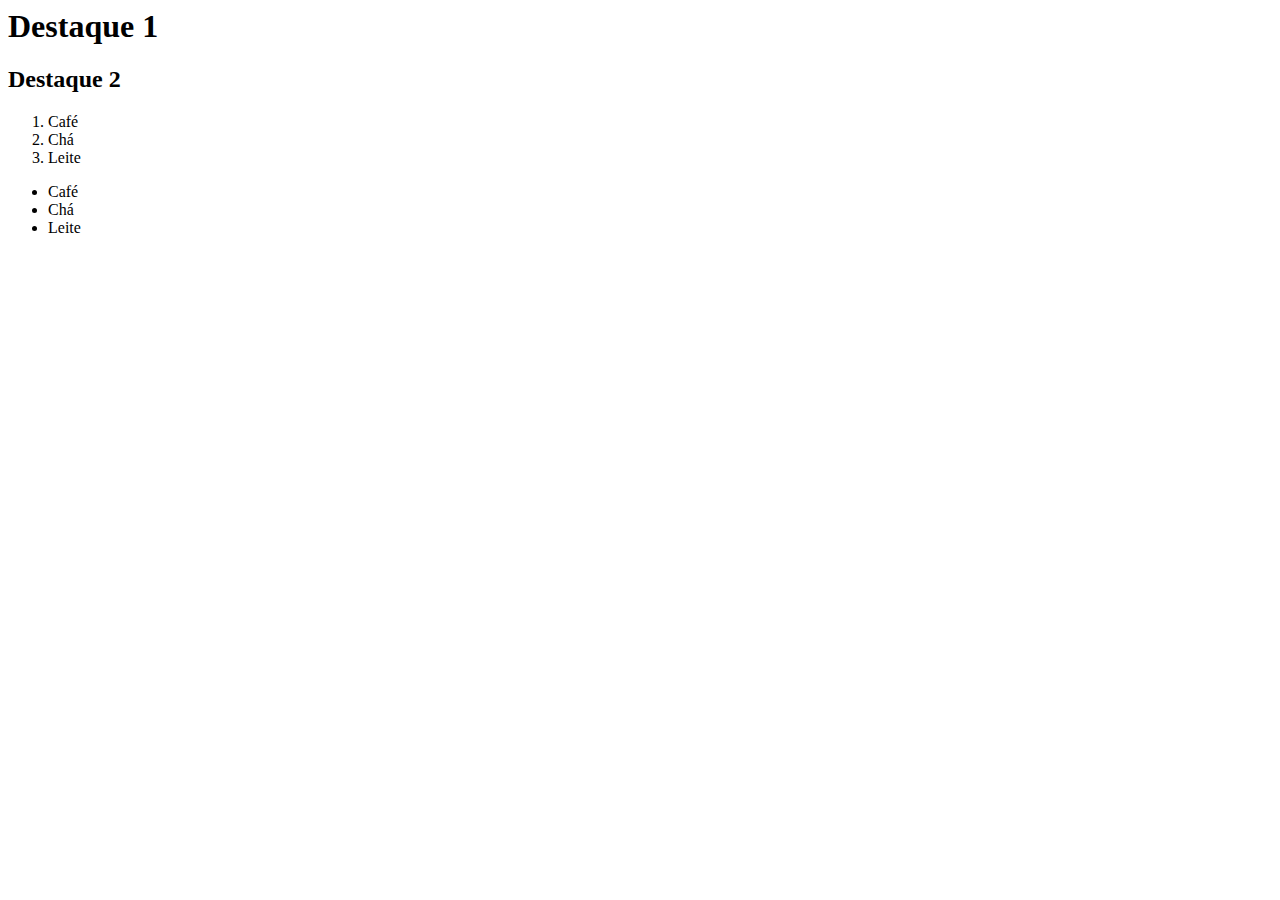
==== index.html @ 30188704 "feature: add index.html" ====
<html>
    <head>
        <title>
            Currículo devweek!
        </title>
    </head>
    <body>
        <h1>Destaque 1</h1>
        <h2>Destaque 2</h2>
    </body>
    <ol>
        <li>Café</li>
        <li>Chá</li>
        <li>Leite</li>
    </ol>
    <ul>
        <li>Café</li>
        <li>Chá</li>
        <li>Leite</li>
    </ul>
</html>
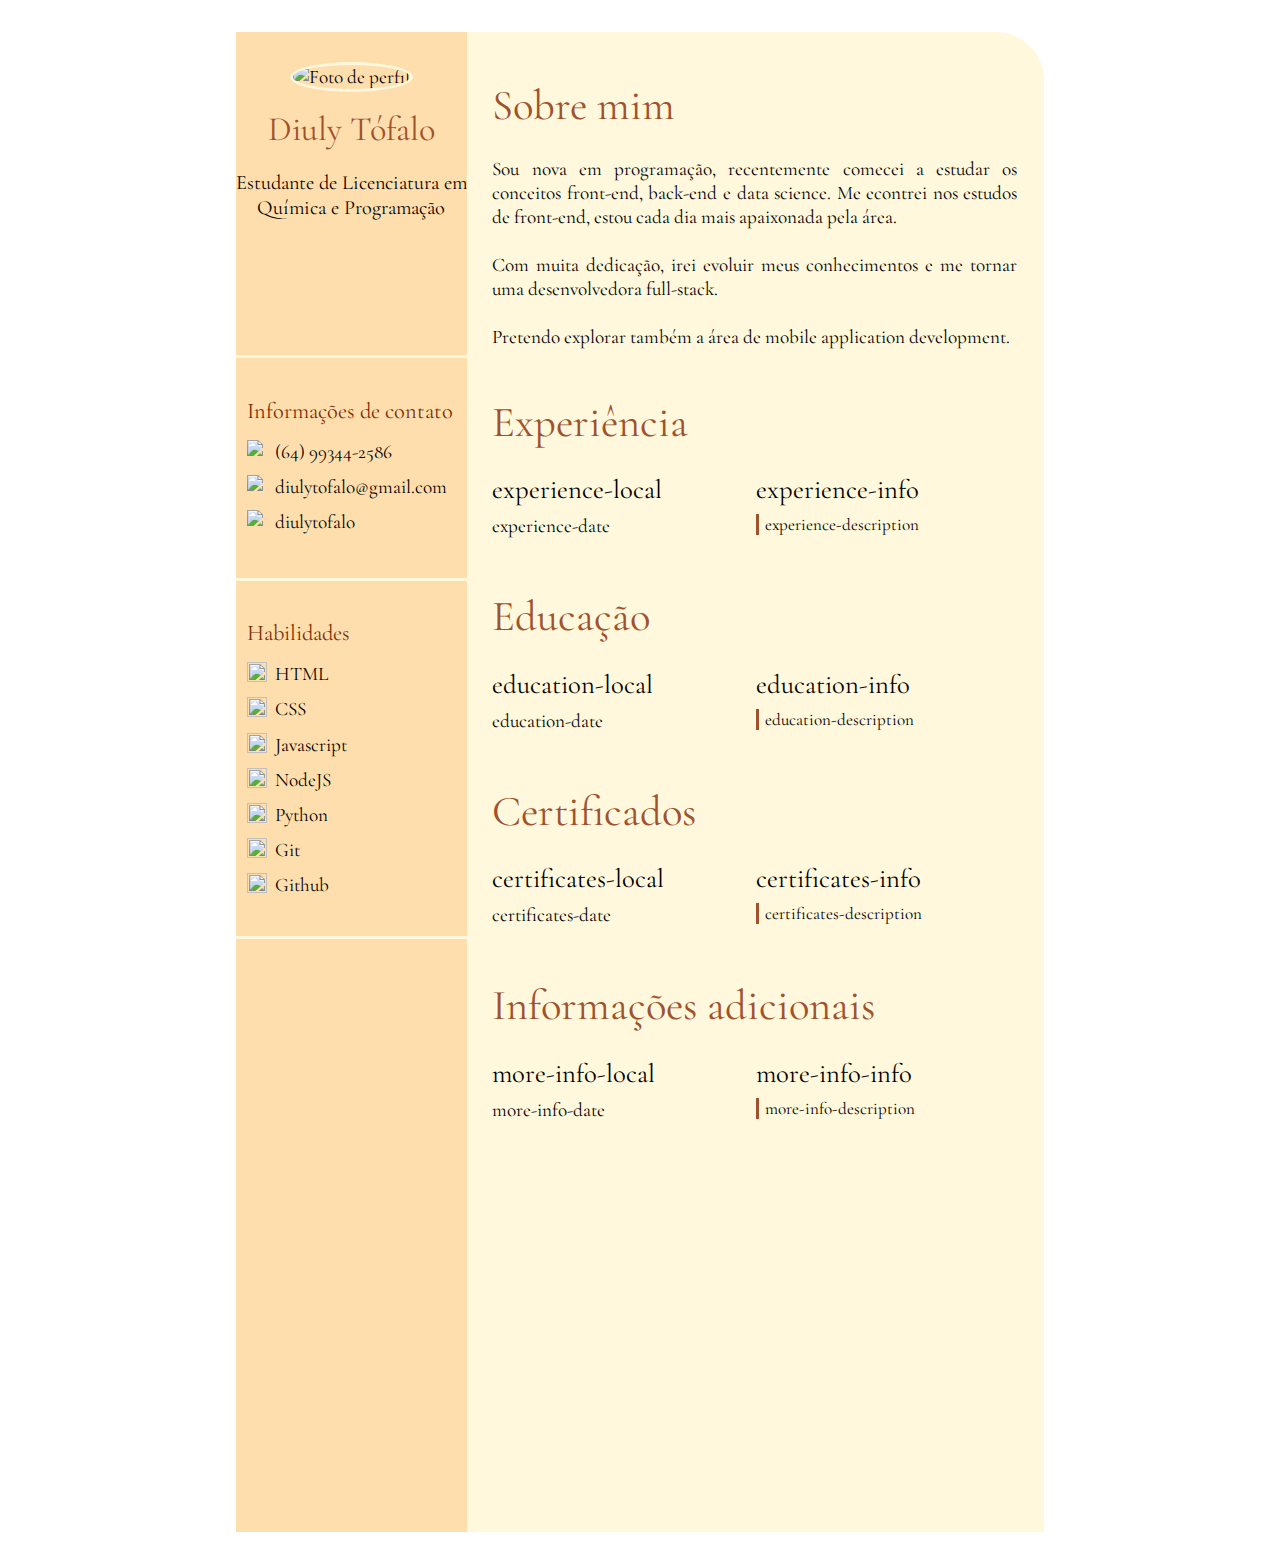
==== commit 9224e5cd: "Add files via upload" ====
--- a/index.html
+++ b/index.html
@@ -1,21 +1,296 @@
-<html>
-    <head>
-        <title>
-            Currículo devweek!
-        </title>
-    </head>
-    <body>
-        <h1>Destaque 1</h1>
-        <h2>Destaque 2</h2>
-    </body>
-    <ol>
-        <li>Café</li>
-        <li>Chá</li>
-        <li>Leite</li>
-    </ol>
-    <ul>
-        <li>Café</li>
-        <li>Chá</li>
-        <li>Leite</li>
-    </ul>
+<!DOCTYPE html>
+
+<html lang="pt-br">
+
+  <head>
+      
+    <meta charset="UTF-8">
+    <link rel="shortcut icon" href="DT.ico" type="image/x-icon">
+    <title>Currículo Devweek</title>
+    <link rel="preconnect" href="https://fonts.googleapis.com">
+    <link rel="preconnect" href="https://fonts.gstatic.com" crossorigin>
+   
+    <link rel="stylesheet" href="style.css">
+
+  </head>
+
+  <body>
+      
+    <main id="rose-theme" class="resume">
+    
+      <link href="https://fonts.googleapis.com/css2?family=Cormorant+Garamond:ital,wght@0,500;0,600;1,500&display=swap"
+      rel="stylesheet">
+
+      <section class="left-section">
+              
+        <div class="profile">
+                  
+          <img class="profile-picture" 
+          src="https://github.com/diulytofalo.png" 
+          alt="Foto de perfil" >
+                  
+          <p class="name">
+            Diuly Tófalo
+          </p>
+                  
+          <p class="profession">
+            Estudante de Licenciatura em Química e Programação
+          </p>
+
+        </div>
+                  
+        <div class="contact-info-box">
+
+          <div class="contact-info">
+                        
+            <p class="contact-info-title">
+              Informações de contato
+            </p>
+                        
+            <ul>
+
+              <li class="contact-info-text"> <img class="icon" src="icons8-whatsapp.svg" alt="ícone do whatsapp">
+              <a href="https://wa.me/5564993442586">
+                (64) 99344-2586
+              </a>
+              </li>
+
+              <li class="contact-info-text"> <img class="icon" src="icons8-gmail.svg" alt="ícone do g-mail">
+              <a href="mailto:diulytofalo@gmail.com">
+                diulytofalo@gmail.com
+              </a> 
+              </li>
+              
+              <li class="contact-info-text"> <img class="icon" src="icons8-github.svg" alt="ícone do github">
+              <a href="https://github.com/diulytofalo">
+                diulytofalo
+              </a> 
+              </li>
+
+            </ul>
+                    
+          </div>
+
+        </div>
+        
+        <div class="skills-box">
+
+          <div class="skills">
+                        
+            <p class="skills-title"> 
+              Habilidades
+            </p>
+                        
+            <ul>
+
+              <li class="skills-text"> <img class="icon" src="icons8-html-5.svg">
+              HTML 
+              </li>
+
+              <li class="skills-text"> <img class="icon" src="icons8-css3.svg">
+              CSS 
+              </li>
+
+              <li class="skills-text"> <img class="icon" src="icons8-javascript.svg">
+              Javascript 
+              </li>
+
+              <li class="skills-text"> <img class="icon" src="icons8-node-js.svg">
+              NodeJS 
+              </li>
+
+              <li class="skills-text"> <img class="icon" src="icons8-python.svg">
+              Python 
+              </li>
+
+              <li class="skills-text"> <img class="icon" src="icons8-git.svg">
+              Git 
+              </li>
+
+              <li class="skills-text"> <img class="icon" src="icons8-github.svg">
+              Github 
+              </li>
+
+            </ul>
+                    
+          </div>
+
+        </div>
+          
+      </section>
+          
+      <section class="right-section">
+
+        <div class="about-me">
+
+          <p class="about-me-title">
+            Sobre mim
+          </p>
+
+          <p class="about-me-text">
+            Sou nova em programação, recentemente comecei a estudar os conceitos front-end, back-end e data science. Me econtrei nos estudos de front-end, estou cada dia mais apaixonada pela área. <br> <br>
+            Com muita dedicação, irei evoluir meus conhecimentos e me tornar uma desenvolvedora full-stack. <br> <br>
+            Pretendo explorar também a área de mobile application development.
+          </p>
+
+        </div>
+        
+        <div class="experience">
+
+          <p class="experience-title"> 
+            Experiência
+          </p>
+
+          <div class="experience-columns">
+            
+            <div class="experience-rignt-column">
+
+              <p class="experience-local">
+                experience-local
+              </p>
+
+              <p class="experience-date">
+                experience-date
+              </p>
+
+            </div>
+
+            <div class="expericence-left-column">
+
+              <p class="experience-info">
+                experience-info
+              </p>
+
+              <div class="experience-description-box">
+                <p class="experience-description-text">
+                  experience-description
+                </p>                
+              </div>
+
+            </div>
+
+          </div>
+
+        </div>
+
+        <div class="education">
+    
+          <p class="education-title"> 
+            Educação
+          </p>
+
+          <div class="education-columns">
+
+            <div class="education-right-column">
+              
+              <p class="education-local">
+                education-local
+              </p>
+
+              <p class="education-date">
+                education-date
+              </p>
+
+            </div>
+
+            <div class="education-left-column">
+
+              <p class="education-info">
+                education-info
+              </p>
+
+              <div class="education-description-box">
+                <p class="education-description-text">
+                  education-description
+                </p>                
+              </div>
+
+            </div>
+
+          </div>
+
+        </div>
+
+        <div class="certificates">
+
+          <p class="certificates-title"> 
+            Certificados
+          </p>
+
+          <div class="certificates-columns">
+
+            <div class="certificates-right-column">
+
+              <p class="certificates-local">
+                certificates-local
+              </p>
+
+              <p class="certificates-date">
+                certificates-date
+              </p>
+
+            </div>
+
+            <div class="certificates-left-column">
+
+              <p class="certificates-info">
+                certificates-info
+              </p>
+
+              <div class="certificates-description-box">
+                <p class="certificates-description-text">
+                  certificates-description
+                </p>                
+              </div>
+
+            </div>
+
+          </div>
+
+        </div>
+        
+        <div class="more-info">
+
+          <p class="more-info-title"> 
+            Informações adicionais
+          </p>
+
+          <div class="more-info-columns">
+
+            <div class="more-info-right-column">
+
+              <p class="more-info-local">
+                more-info-local
+              </p>
+
+              <p class="more-info-date">
+                more-info-date
+              </p>
+
+            </div>
+
+            <div class="more-info-left-column">
+
+              <p class="more-info-info">
+                more-info-info
+              </p>
+
+              <div class="more-info-description-box">
+                <p class="more-info-description-text">
+                  more-info-description
+                </p>                
+              </div>
+
+            </div>
+          
+          </div>
+
+        </div>           
+
+      </section>
+
+    </main>
+
+  </body>
+
 </html>--- a/style.css
+++ b/style.css
@@ -0,0 +1,166 @@
+* {
+  margin: 0;
+  padding: 0;
+  box-sizing: border-box;
+  text-decoration: none;
+  list-style-type: none;
+  color: var(--main-text-color);
+  font-family: 'Cormorant Garamond', serif;
+  font-size: 14.4pt;
+}
+
+#blue-theme {
+  --main-text-color: #D6DBDF;
+  --left-section-background-color: #00204A;
+  --profile-contact-and-skills-border-color: #4B6982;
+  --name-color: #D6DBDF;
+  --profession-color: #FDB44B;
+  --contact-and-skills-title-color: #FDB44B;
+  --right-section-background-color: #4B6982;
+  --right-section-title-color: #70C6C7;
+  --local-and-info-color: #FDB44B;
+  --description-border-color: #A5A3A3;
+}
+
+#rose-theme {
+  --main-text-color: #000000;  
+  --left-section-background-color: #FFDEAD;
+  --profile-contact-and-skills-border-color: #FFF8DC;
+  --name-color: #A0522D;
+  --profession-color: #000000;
+  --contact-and-skills-title-color: #7b2d08;
+  --right-section-background-color: #FFF8DC;
+  --right-section-title-color: #A0522D;
+  --local-and-info-color: #000000;
+  --description-border-color: #A0522D;
+}
+
+.resume {
+  width: 808.8px;
+  height: 1500px;
+  margin: auto;
+  margin-top: 32px;
+  margin-bottom: 32px;
+  display: grid;
+  grid-template-columns: 231.2px 1fr;
+}
+
+.left-section {
+  height: 100%;
+  width: 100%;
+  background-color: var(--left-section-background-color);
+}
+
+.profile {
+  text-align: center;
+  height: 326.4px;
+  border-bottom: var(--profile-contact-and-skills-border-color) solid 3px;
+}
+
+.profile-picture {
+  height: 120px;
+  width: 120px;
+  object-fit: scale-down;
+  margin-top: 30.4px;
+  border-radius: 50%;
+  border: var(--profile-contact-and-skills-border-color) solid 3px;
+}
+
+.name {
+  margin-top: 16px;
+  font-size: 25.6pt;
+  text-align: center;
+  color: var(--name-color);
+}
+
+.profession {
+  margin-top: 19.2px;
+  font-size: 15.2pt;
+  text-align: center;
+  color: var(--profession-color);
+}
+
+.contact-info-box {
+  height: 184px;
+  border-bottom: var(--profile-contact-and-skills-border-color) solid 3px;
+}
+
+.skills-box {
+  height: 320px;
+  border-bottom: var(--profile-contact-and-skills-border-color) solid 3px;
+}
+
+.contact-info, .skills {
+  margin-left: 11.2px;
+}
+
+.contact-info-title, .skills-title {
+  margin-top: 38.4px;
+  margin-bottom: 16px;
+  font-size: 16.8pt;
+  color: var(--contact-and-skills-title-color);
+}
+
+.contact-info-text, .skills-text {
+  margin-top: 11.2px;
+  display: flex;
+  text-align: start;
+}
+
+.icon {
+  height: 20px;
+  width: 20px;
+  margin-right: 8px;
+}
+
+.right-section {
+  height: 100%;
+  width: 100%;
+  background-color: var(--right-section-background-color);
+  border-top-right-radius: 48px;
+  text-align: justify;
+}
+
+.about-me, .experience, .education, .certificates, .more-info {
+  margin-left: 25.6px;
+  margin-right: 27.2px;
+}
+
+.about-me-title, .experience-title, .education-title, .certificates-title, .more-info-title {
+  margin-top: 48px;
+  margin-bottom: 25.6px;
+  font-size: 32pt;
+  color: var(--right-section-title-color);
+}
+
+.experience-columns, .education-columns, .certificates-columns, .more-info-columns {
+  display: grid;
+  grid-template-columns: 263.2px 1fr;
+}
+
+.experience-local, .education-local, .certificates-local, .more-info-local {
+  font-size: 20pt;
+  color: var(--local-and-info-color);
+}
+
+.experience-info, .education-info, .certificates-info, .more-info-info {
+  font-size: 20pt;
+  color: var(--local-and-info-color);
+}
+
+.experience-date, .education-date, .certificates-date, .more-info-date {
+  margin-top: 8px;
+}
+
+.experience-description-box, .education-description-box, .certificates-description-box, .more-info-description-box {
+  border-left: var(--description-border-color) 3px solid;
+  margin-top: 6.4px;
+  margin-bottom: 6.4px;
+}
+
+.experience-description-text, .education-description-text, .certificates-description-text, .more-info-description-text {
+  margin-left: 6.4px;
+  margin-top: 8px;
+  margin-bottom: 8px;
+  font-size: 12.8pt;
+}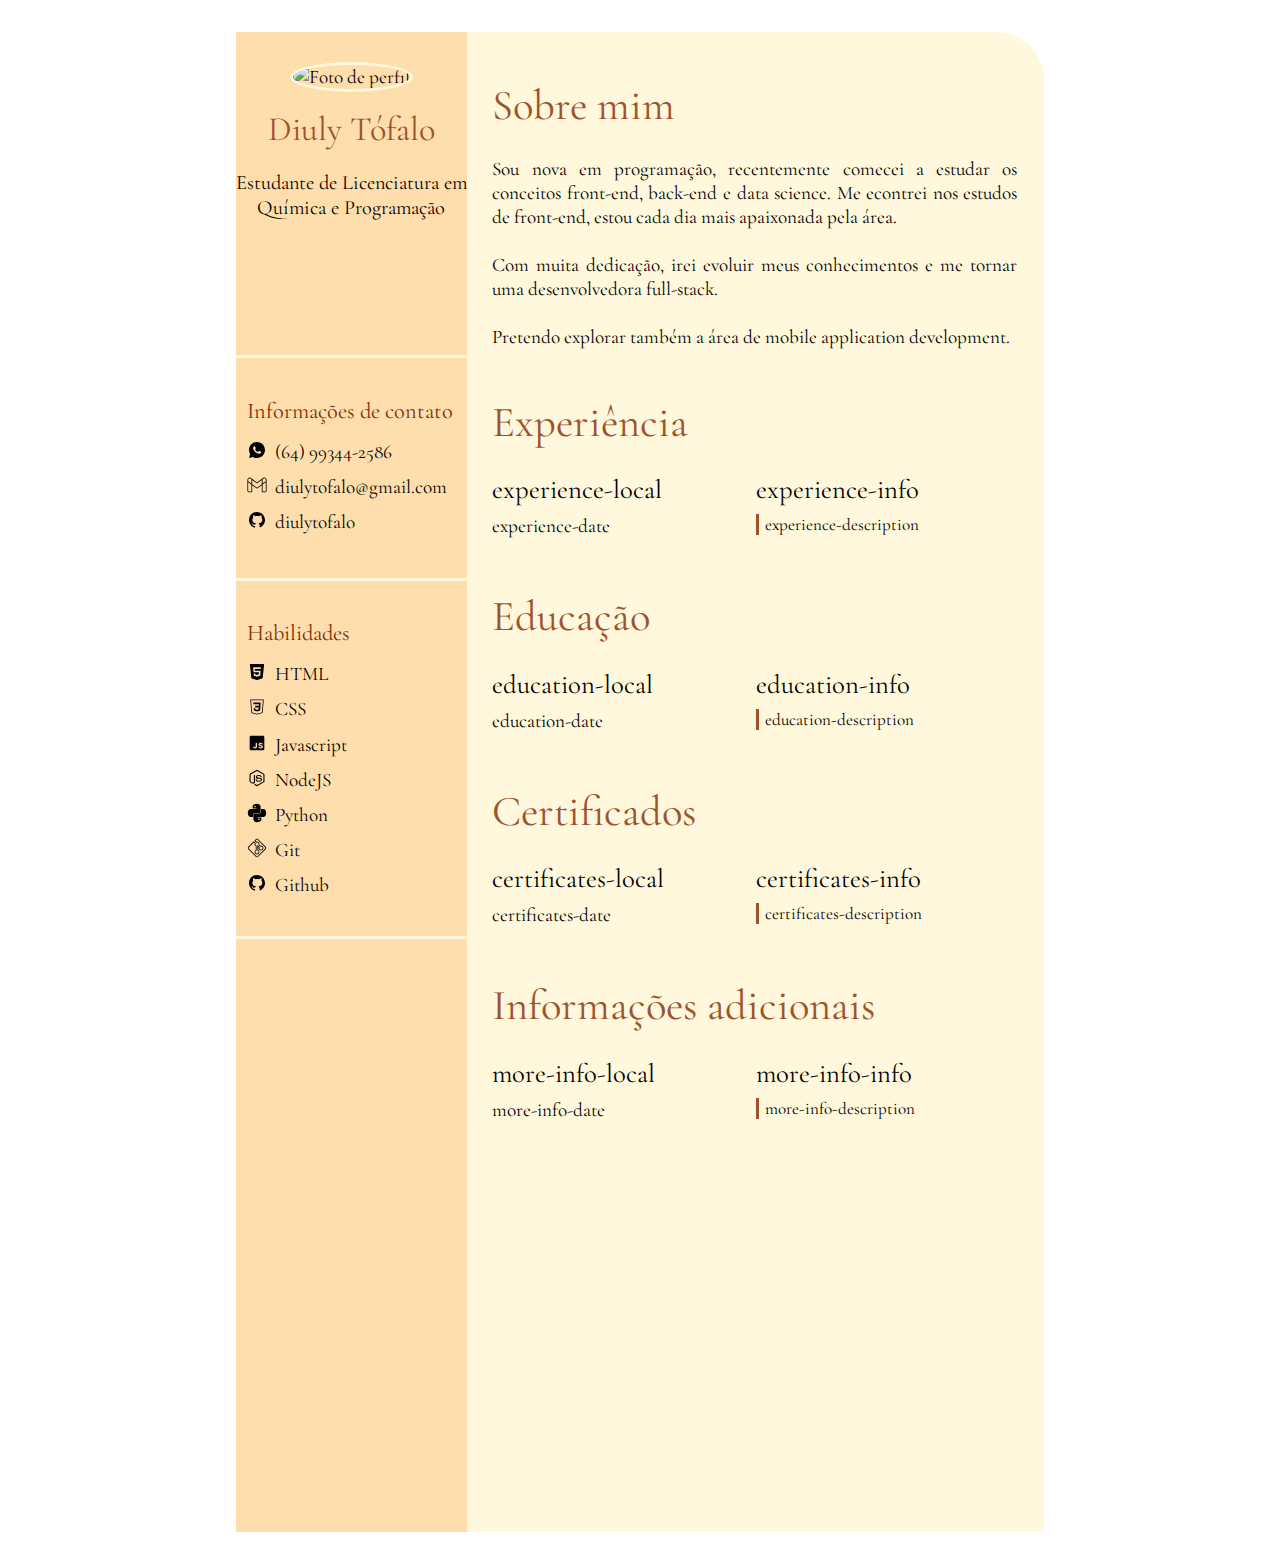
==== commit 6b0a901f: "colocando os icones dentro de uma pasta e arrumando a referencia deles no html" ====
--- a/index.html
+++ b/index.html
@@ -5,12 +5,14 @@
   <head>
       
     <meta charset="UTF-8">
-    <link rel="shortcut icon" href="DT.ico" type="image/x-icon">
+
+    <link rel="shortcut icon" href="icons/favicon.ico" type="image/x-icon">
     <title>Currículo Devweek</title>
+
+    <link rel="stylesheet" href="style.css">
+    
     <link rel="preconnect" href="https://fonts.googleapis.com">
-    <link rel="preconnect" href="https://fonts.gstatic.com" crossorigin>
-   
-    <link rel="stylesheet" href="style.css">
+    <link rel="preconnect" href="https://fonts.gstatic.com" crossorigin>  
 
   </head>
 
@@ -49,19 +51,19 @@
                         
             <ul>
 
-              <li class="contact-info-text"> <img class="icon" src="icons8-whatsapp.svg" alt="ícone do whatsapp">
+              <li class="contact-info-text"> <img class="icon" src="icons/whatsapp.svg" alt="ícone do whatsapp">
               <a href="https://wa.me/5564993442586">
                 (64) 99344-2586
               </a>
               </li>
 
-              <li class="contact-info-text"> <img class="icon" src="icons8-gmail.svg" alt="ícone do g-mail">
+              <li class="contact-info-text"> <img class="icon" src="icons/gmail.svg" alt="ícone do g-mail">
               <a href="mailto:diulytofalo@gmail.com">
                 diulytofalo@gmail.com
               </a> 
               </li>
               
-              <li class="contact-info-text"> <img class="icon" src="icons8-github.svg" alt="ícone do github">
+              <li class="contact-info-text"> <img class="icon" src="icons/github.svg" alt="ícone do github">
               <a href="https://github.com/diulytofalo">
                 diulytofalo
               </a> 
@@ -83,31 +85,31 @@
                         
             <ul>
 
-              <li class="skills-text"> <img class="icon" src="icons8-html-5.svg">
+              <li class="skills-text"> <img class="icon" src="icons/html-5.svg">
               HTML 
               </li>
 
-              <li class="skills-text"> <img class="icon" src="icons8-css3.svg">
+              <li class="skills-text"> <img class="icon" src="icons/css3.svg">
               CSS 
               </li>
 
-              <li class="skills-text"> <img class="icon" src="icons8-javascript.svg">
+              <li class="skills-text"> <img class="icon" src="icons/javascript.svg">
               Javascript 
               </li>
 
-              <li class="skills-text"> <img class="icon" src="icons8-node-js.svg">
+              <li class="skills-text"> <img class="icon" src="icons/node-js.svg">
               NodeJS 
               </li>
 
-              <li class="skills-text"> <img class="icon" src="icons8-python.svg">
+              <li class="skills-text"> <img class="icon" src="icons/python.svg">
               Python 
               </li>
 
-              <li class="skills-text"> <img class="icon" src="icons8-git.svg">
+              <li class="skills-text"> <img class="icon" src="icons/git.svg">
               Git 
               </li>
 
-              <li class="skills-text"> <img class="icon" src="icons8-github.svg">
+              <li class="skills-text"> <img class="icon" src="icons/github.svg">
               Github 
               </li>
 
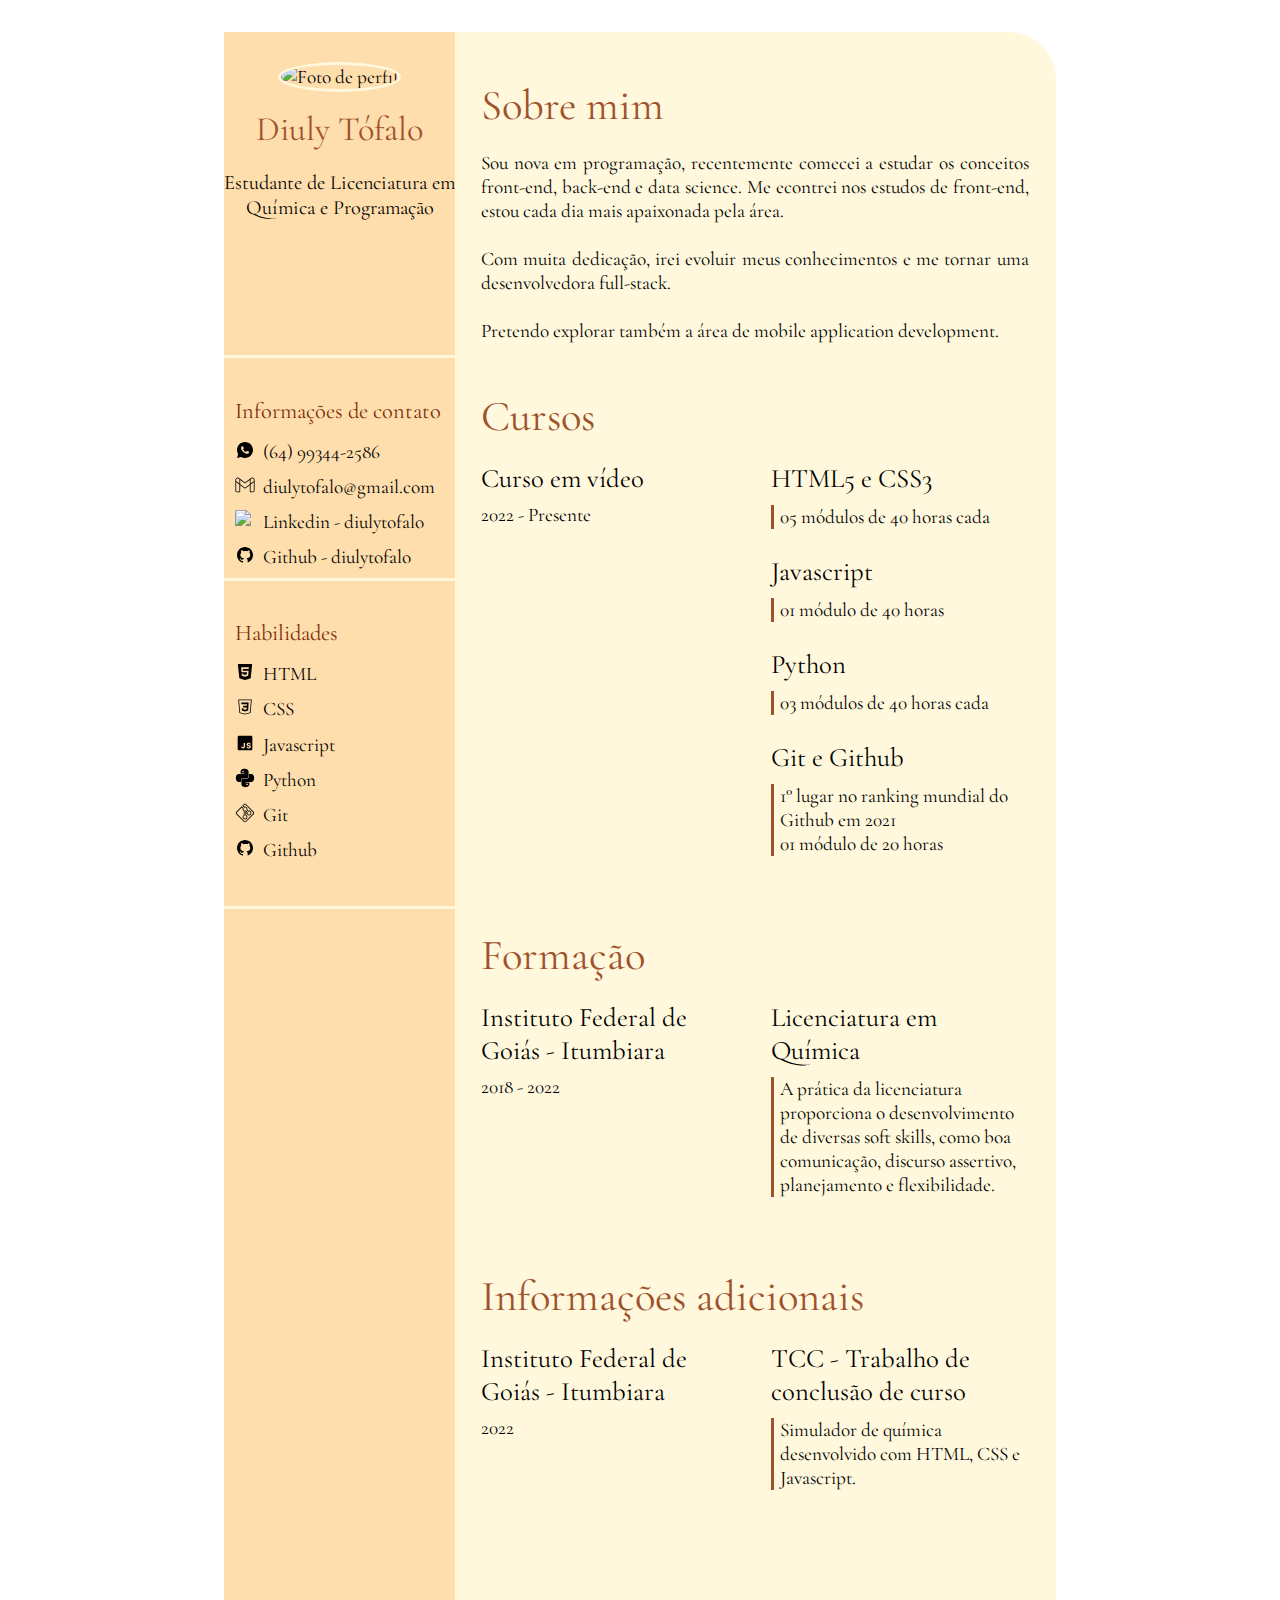
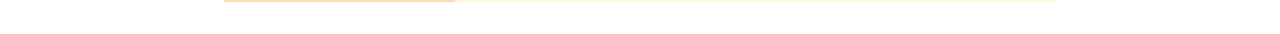
==== commit 67bb9cf2: "add linkedin ao contact info" ====
--- a/index.html
+++ b/index.html
@@ -52,21 +52,27 @@
             <ul>
 
               <li class="contact-info-text"> <img class="icon" src="icons/whatsapp.svg" alt="ícone do whatsapp">
-              <a href="https://wa.me/5564993442586">
-                (64) 99344-2586
-              </a>
+                <a href="https://wa.me/5564993442586" target="_blank" rel="noopener noreferrer">
+                 (64) 99344-2586
+                </a>
               </li>
 
               <li class="contact-info-text"> <img class="icon" src="icons/gmail.svg" alt="ícone do g-mail">
-              <a href="mailto:diulytofalo@gmail.com">
-                diulytofalo@gmail.com
-              </a> 
+                <a href="mailto:diulytofalo@gmail.com" target="_blank" rel="noopener noreferrer">
+                  diulytofalo@gmail.com
+                </a> 
+              </li>
+              
+              <li class="contact-info-text"> <img class="icon" src="icons/linkedin.svg" alt="ícone do linkedin">
+                <a href="https://www.linkedin.com/in/diulytofalo/" target="_blank" rel="noopener noreferrer">
+                  Linkedin - diulytofalo
+                </a> 
               </li>
               
               <li class="contact-info-text"> <img class="icon" src="icons/github.svg" alt="ícone do github">
-              <a href="https://github.com/diulytofalo">
-                diulytofalo
-              </a> 
+                <a href="https://github.com/diulytofalo" target="_blank" rel="noopener noreferrer">
+                  Github - diulytofalo
+                </a> 
               </li>
 
             </ul>
@@ -97,10 +103,6 @@
               Javascript 
               </li>
 
-              <li class="skills-text"> <img class="icon" src="icons/node-js.svg">
-              NodeJS 
-              </li>
-
               <li class="skills-text"> <img class="icon" src="icons/python.svg">
               Python 
               </li>
@@ -137,7 +139,7 @@
 
         </div>
         
-        <div class="experience">
+        <!-- <div class="experience">
 
           <p class="experience-title"> 
             Experiência
@@ -173,75 +175,116 @@
 
           </div>
 
-        </div>
-
-        <div class="education">
+        </div> -->
+        
+        <div class="extra-training">
+
+          <p class="extra-training-title"> 
+            Cursos
+          </p>
+
+          <div class="extra-training-columns">
+
+            <div class="extra-training-right-column">
+
+              <p class="extra-training-local">
+                Curso em vídeo
+              </p>
+
+              <p class="extra-training-date">
+                2022 - Presente
+              </p>
+
+            </div>
+
+            <div class="extra-training-left-column">
+
+              <p class="extra-training-info">
+                HTML5 e CSS3
+              </p>
+
+              <div class="extra-training-description-box">
+                <p class="extra-training-description-text">
+                  <a href="" target="_blank" rel="noopener noreferrer">
+                    05 módulos de 40 horas cada
+                  </a>                  
+                </p>
+              </div>
+
+              <p class="extra-training-info">
+                Javascript
+              </p>
+
+              <div class="extra-training-description-box">
+                <p class="extra-training-description-text">
+                  <a href="" target="_blank" rel="noopener noreferrer">
+                    01 módulo de 40 horas
+                  </a>                  
+                </p>
+              </div>
+                     
+               <p class="extra-training-info">
+                Python
+              </p>
+
+              <div class="extra-training-description-box">
+                <p class="extra-training-description-text">
+                  <a href="" target="_blank" rel="noopener noreferrer">
+                    03 módulos de 40 horas cada
+                  </a>                  
+                </p>
+              </div>
+
+              <p class="extra-training-info">
+                Git e Github
+              </p>
+
+              <div class="extra-training-description-box">
+                <p class="extra-training-description-text">
+                  <a href="" target="_blank" rel="noopener noreferrer">
+                    1° lugar no ranking mundial do Github em 2021 <br> 01 módulo de 20 horas
+                  </a>                  
+                </p>
+              </div>
+
+            </div>
+
+          </div>
+
+        </div>
+
+        <div class="formation">
     
-          <p class="education-title"> 
-            Educação
-          </p>
-
-          <div class="education-columns">
-
-            <div class="education-right-column">
+          <p class="formation-title"> 
+            Formação
+          </p>
+
+          <div class="formation-columns">
+
+            <div class="formation-right-column">
               
-              <p class="education-local">
-                education-local
-              </p>
-
-              <p class="education-date">
-                education-date
-              </p>
-
-            </div>
-
-            <div class="education-left-column">
-
-              <p class="education-info">
-                education-info
-              </p>
-
-              <div class="education-description-box">
-                <p class="education-description-text">
-                  education-description
-                </p>                
-              </div>
-
-            </div>
-
-          </div>
-
-        </div>
-
-        <div class="certificates">
-
-          <p class="certificates-title"> 
-            Certificados
-          </p>
-
-          <div class="certificates-columns">
-
-            <div class="certificates-right-column">
-
-              <p class="certificates-local">
-                certificates-local
-              </p>
-
-              <p class="certificates-date">
-                certificates-date
-              </p>
-
-            </div>
-
-            <div class="certificates-left-column">
-
-              <p class="certificates-info">
-                certificates-info
-              </p>
-
-              <div class="certificates-description-box">
-                <p class="certificates-description-text">
-                  certificates-description
+              <p class="formation-local">
+                Instituto Federal de Goiás - Itumbiara
+              </p>
+
+              <p class="formation-date">
+                2018 - 2022
+              </p>
+
+            </div>
+
+            <div class="formation-left-column">
+
+              <p class="formation-info">
+                Licenciatura em Química
+              </p>
+
+              <div class="formation-description-box">
+                <p class="formation-description-text">
+                  <a href="" target="_blank" rel="noopener noreferrer">
+                    A prática da licenciatura proporciona o desenvolvimento de diversas soft skills, como boa comunicação, discurso assertivo, planejamento e flexibilidade.
+                  </a>
+                  
                 </p>                
               </div>
 
@@ -262,11 +305,11 @@
             <div class="more-info-right-column">
 
               <p class="more-info-local">
-                more-info-local
+                Instituto Federal de Goiás - Itumbiara
               </p>
 
               <p class="more-info-date">
-                more-info-date
+                2022
               </p>
 
             </div>
@@ -274,12 +317,14 @@
             <div class="more-info-left-column">
 
               <p class="more-info-info">
-                more-info-info
+                TCC - Trabalho de conclusão de curso
               </p>
 
               <div class="more-info-description-box">
-                <p class="more-info-description-text">
-                  more-info-description
+                <p class="more-info-description-text"> 
+                  <a href="" target="_blank" rel="noopener noreferrer">
+                    Simulador de química desenvolvido com HTML, CSS e Javascript.
+                  </a>
                 </p>                
               </div>
 
--- a/style.css
+++ b/style.css
@@ -36,8 +36,8 @@
 }
 
 .resume {
-  width: 808.8px;
-  height: 1500px;
+  width: 832px;
+  height: 1570px;
   margin: auto;
   margin-top: 32px;
   margin-bottom: 32px;
@@ -69,14 +69,12 @@
 .name {
   margin-top: 16px;
   font-size: 25.6pt;
-  text-align: center;
   color: var(--name-color);
 }
 
 .profession {
   margin-top: 19.2px;
   font-size: 15.2pt;
-  text-align: center;
   color: var(--profession-color);
 }
 
@@ -86,7 +84,7 @@
 }
 
 .skills-box {
-  height: 320px;
+  height: 290px;
   border-bottom: var(--profile-contact-and-skills-border-color) solid 3px;
 }
 
@@ -108,8 +106,9 @@
 }
 
 .icon {
-  height: 20px;
-  width: 20px;
+  max-height: 20px;
+  max-width: 20px;
+  object-fit: scale-down;
   margin-right: 8px;
 }
 
@@ -118,49 +117,54 @@
   width: 100%;
   background-color: var(--right-section-background-color);
   border-top-right-radius: 48px;
-  text-align: justify;
 }
 
-.about-me, .experience, .education, .certificates, .more-info {
+.about-me-text {
+  text-align: justify;
+  margin-bottom: 26px;
+}
+
+.about-me, .experience, .formation, .extra-training, .more-info {
   margin-left: 25.6px;
   margin-right: 27.2px;
 }
 
-.about-me-title, .experience-title, .education-title, .certificates-title, .more-info-title {
+.about-me-title, .experience-title, .formation-title, .extra-training-title, .more-info-title {
   margin-top: 48px;
-  margin-bottom: 25.6px;
+  margin-bottom: 20px;
   font-size: 32pt;
   color: var(--right-section-title-color);
 }
 
-.experience-columns, .education-columns, .certificates-columns, .more-info-columns {
+.experience-columns, .formation-columns, .extra-training-columns, .more-info-columns {
   display: grid;
-  grid-template-columns: 263.2px 1fr;
+  grid-template-columns: 290px 1fr;
 }
 
-.experience-local, .education-local, .certificates-local, .more-info-local {
+.experience-local, .formation-local, .extra-training-local, .more-info-local {
+  font-size: 20pt;
+  margin-right: 32px;
+  color: var(--local-and-info-color);
+}
+
+.experience-info, .formation-info, .extra-training-info, .more-info-info {
   font-size: 20pt;
   color: var(--local-and-info-color);
 }
 
-.experience-info, .education-info, .certificates-info, .more-info-info {
-  font-size: 20pt;
-  color: var(--local-and-info-color);
-}
-
-.experience-date, .education-date, .certificates-date, .more-info-date {
+.experience-date, .formation-date, .extra-training-date, .more-info-date {
   margin-top: 8px;
 }
 
-.experience-description-box, .education-description-box, .certificates-description-box, .more-info-description-box {
+.experience-description-box, .formation-description-box, .extra-training-description-box, .more-info-description-box {
   border-left: var(--description-border-color) 3px solid;
   margin-top: 6.4px;
   margin-bottom: 6.4px;
 }
 
-.experience-description-text, .education-description-text, .certificates-description-text, .more-info-description-text {
+.experience-description-text, .formation-description-text, .extra-training-description-text, .more-info-description-text {
   margin-left: 6.4px;
-  margin-top: 8px;
-  margin-bottom: 8px;
+  margin-top: 10px;
   font-size: 12.8pt;
+  margin-bottom: 26px;
 }